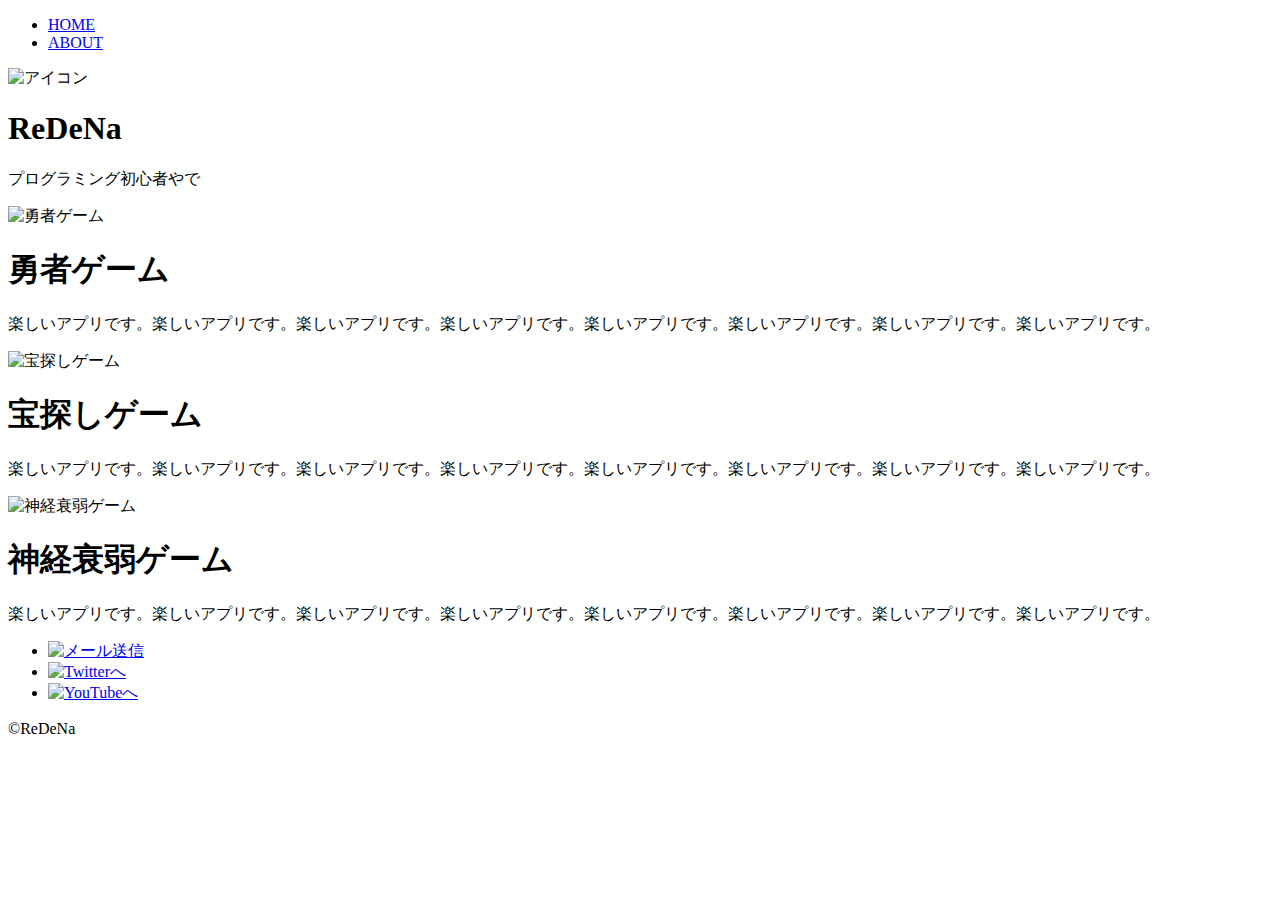
==== index.html @ 772e3470 "Create index.html" ====
<!DOCTYPE html>
<html lang="ja">
<head>
  <meta charset="utf-8">
  <title>ReDeNaのくそサイト</title>
  <link rel="icon" href="favicon.ico">
  <meta name="description" content="ReDeNaのくそサイト">
  <!-- <style>
    h1 {
      color: red;
    }
  </style> -->
  <link rel="stylesheet" href="css/styles.css">
</head>
<body>
  <header>
    <!--
      ol: (o)rdered (l)ist
      ul: (u)norder (l)ist

      li: (l)ist (i)tem
    -->
      <nav>
        <ul>
        <li class="current">
          <a href="index.html">
          HOME
          </a>
        </li>
        <li>
          <a href="about.html">
          ABOUT
          </a>
          </li>
        </ul>
      </nav>
  </header>

  <section>
    <img src="img/redena.png" widht="140" height="140" alt="アイコン" class="icon">
    <h1>ReDeNa</h1>
    <p>プログラミング初心者やで</p>

  <div class="works">
    <section>
      <img src="img/work1.png" widht="400" height="260" alt="勇者ゲーム">
      <h1>勇者ゲーム</h1>
      <p>楽しいアプリです。楽しいアプリです。楽しいアプリです。楽しいアプリです。楽しいアプリです。楽しいアプリです。楽しいアプリです。楽しいアプリです。</p>
    </section>

    <section>
      <img src="img/work2.png" widht="400" height="260" alt="宝探しゲーム">
      <h1>宝探しゲーム</h1>
      <p>楽しいアプリです。楽しいアプリです。楽しいアプリです。楽しいアプリです。楽しいアプリです。楽しいアプリです。楽しいアプリです。楽しいアプリです。</p>
    </section>

    <section>
      <img src="img/work3.png" widht="400" height="260" alt="神経衰弱ゲーム">
      <h1>神経衰弱ゲーム</h1>
      <p>楽しいアプリです。楽しいアプリです。楽しいアプリです。楽しいアプリです。楽しいアプリです。楽しいアプリです。楽しいアプリです。楽しいアプリです。</p>
    </section>
    </div>
  </section>
  <footer>
    <ul>
      <li>
        <a href="mailto:redema200@gmail.com" target="_blank">
          <img src="img/mail.png" widht="20" height="20" alt="メール送信">
        </a>
      </li>
      <li>
        <a href="https://twitter.com/ReDeNa_binbin" target="_blank">
          <img src="img/blog.png" widht="20" height="20" alt="Twitterへ">
        </a>
      </li>
      <li>
        <a href="https://www.youtube.com/channel/UChm5Xf767N1B1cU0AQYK9uQ?view_as=subscriber" target="_blank">
          <img src="img/photos.png" widht="20" height="20" alt="YouTubeへ">
        </a>
      </li>
    </ul>
    <p>©ReDeNa</p>
  </footer>
</body>
</html>
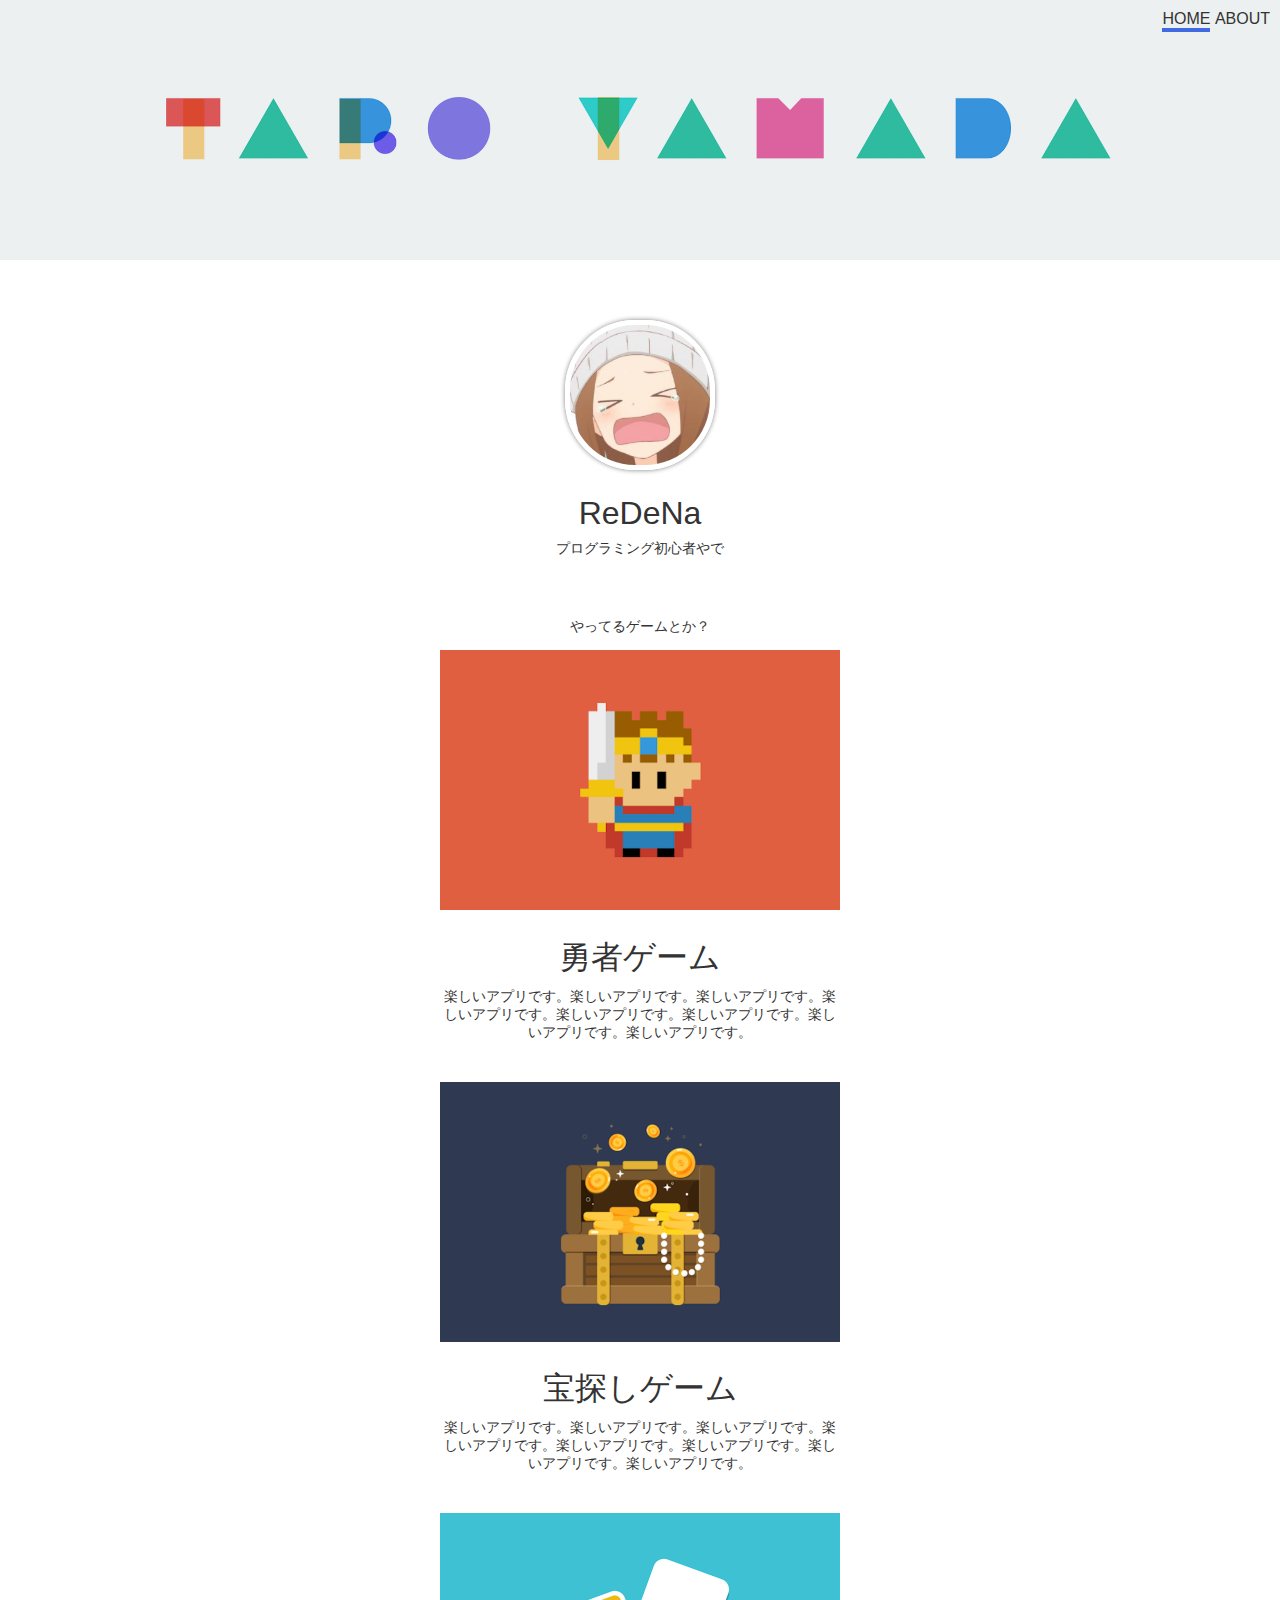
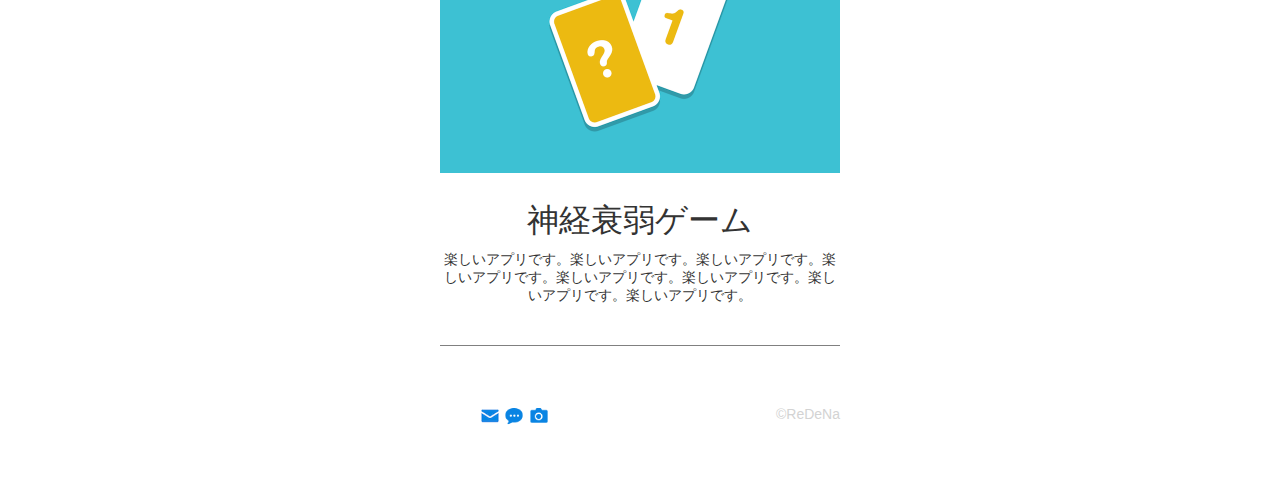
==== commit 0bb666de: "Update index.html" ====
--- a/index.html
+++ b/index.html
@@ -43,6 +43,7 @@
 
   <div class="works">
     <section>
+      <p>やってるゲームとか？</p>
       <img src="img/work1.png" widht="400" height="260" alt="勇者ゲーム">
       <h1>勇者ゲーム</h1>
       <p>楽しいアプリです。楽しいアプリです。楽しいアプリです。楽しいアプリです。楽しいアプリです。楽しいアプリです。楽しいアプリです。楽しいアプリです。</p>
--- a/css/styles.css
+++ b/css/styles.css
@@ -0,0 +1,140 @@
+body {
+  /* color: black;
+  color: rgb(0, 255, 0); */
+  color: #333;
+  font-family: Verdana, sans-serif;
+  /* margin-top: 0px;
+  margin-bottom: 0px;
+  margin-right: 0px;
+  margin-left: 0px; */
+  margin: 0;
+}
+
+header {
+  text-align: right;
+  padding: 10px;
+  background-image: url(../img/header.png);
+  height: 240px;
+  background-size: cover;
+  background-position: 50% 50%;
+  margin-bottom: 60px;
+}
+
+header ul {
+  margin: 0;
+  list-style-type: none;
+  padding-left: 0;
+}
+
+header li{
+  display: inline-block;
+  /* padding-top: 4px;
+  padding-bottom: 4px;
+  padding-left: 8px
+  padding-right: 8px */
+}
+
+header li > a {
+  text-decoration: none;
+  color: inherit;
+}
+
+header li > a:hover {
+  color: royalblue;
+}
+
+.current {
+  border-bottom: 4px solid royalblue;
+}
+
+section {
+  text-align: center;
+}
+
+section h1 {
+  font-weight: normal;
+  margin-bottom: 8px;
+}
+
+section p {
+  margin-top: 0;
+  font-size: 14px;
+}
+
+/* section > img */
+
+.icon {
+  /* border-radius: 30px; */
+  /* border-radius: 70px;
+  border-color:  pink;
+  border-width: 5px;
+  border-style: : solid; */
+  border-radius: 70px;
+  border: 5px solid white;
+  /* box-shadow: x y blur color */
+  /* box-shadow: 10px 10px 5px black; */
+  box-shadow: 0px 0px 5px gray;
+}
+
+.works {
+  width:  400px;
+  /* margin-left: auto;
+  margin-right: auto; */
+  margin: 60px auto;
+  border-bottom: 1px solid gray;
+}
+
+.works > section {
+  margin-bottom: 40px;
+}
+
+/* .works h1 {
+  text-align: left;
+}
+
+.works p {
+  text-align: left;
+} */
+
+.works h1,
+.works p {
+  width:  400px;
+}
+
+footer {
+  width: 400px;
+  margin: 0 auto 60px;
+}
+
+footer ul {
+  margin: 0;
+  list-style-type: none;
+  float: left;
+}
+
+footer li{
+  display: inline-block;
+  /* padding-top: 4px;
+  padding-bottom: 4px;
+  padding-left: 8px
+  padding-right: 8px */
+}
+
+footer li > a:hover {
+  opacity: 0.6;
+}
+
+footer p {
+  color: lightgray;
+  font-size: 14px;
+  text-align: right;
+}
+
+.about {
+  width: 400px;
+  margin: 0 auto 60px;
+}
+
+.about p{
+  text-align: left;
+}
